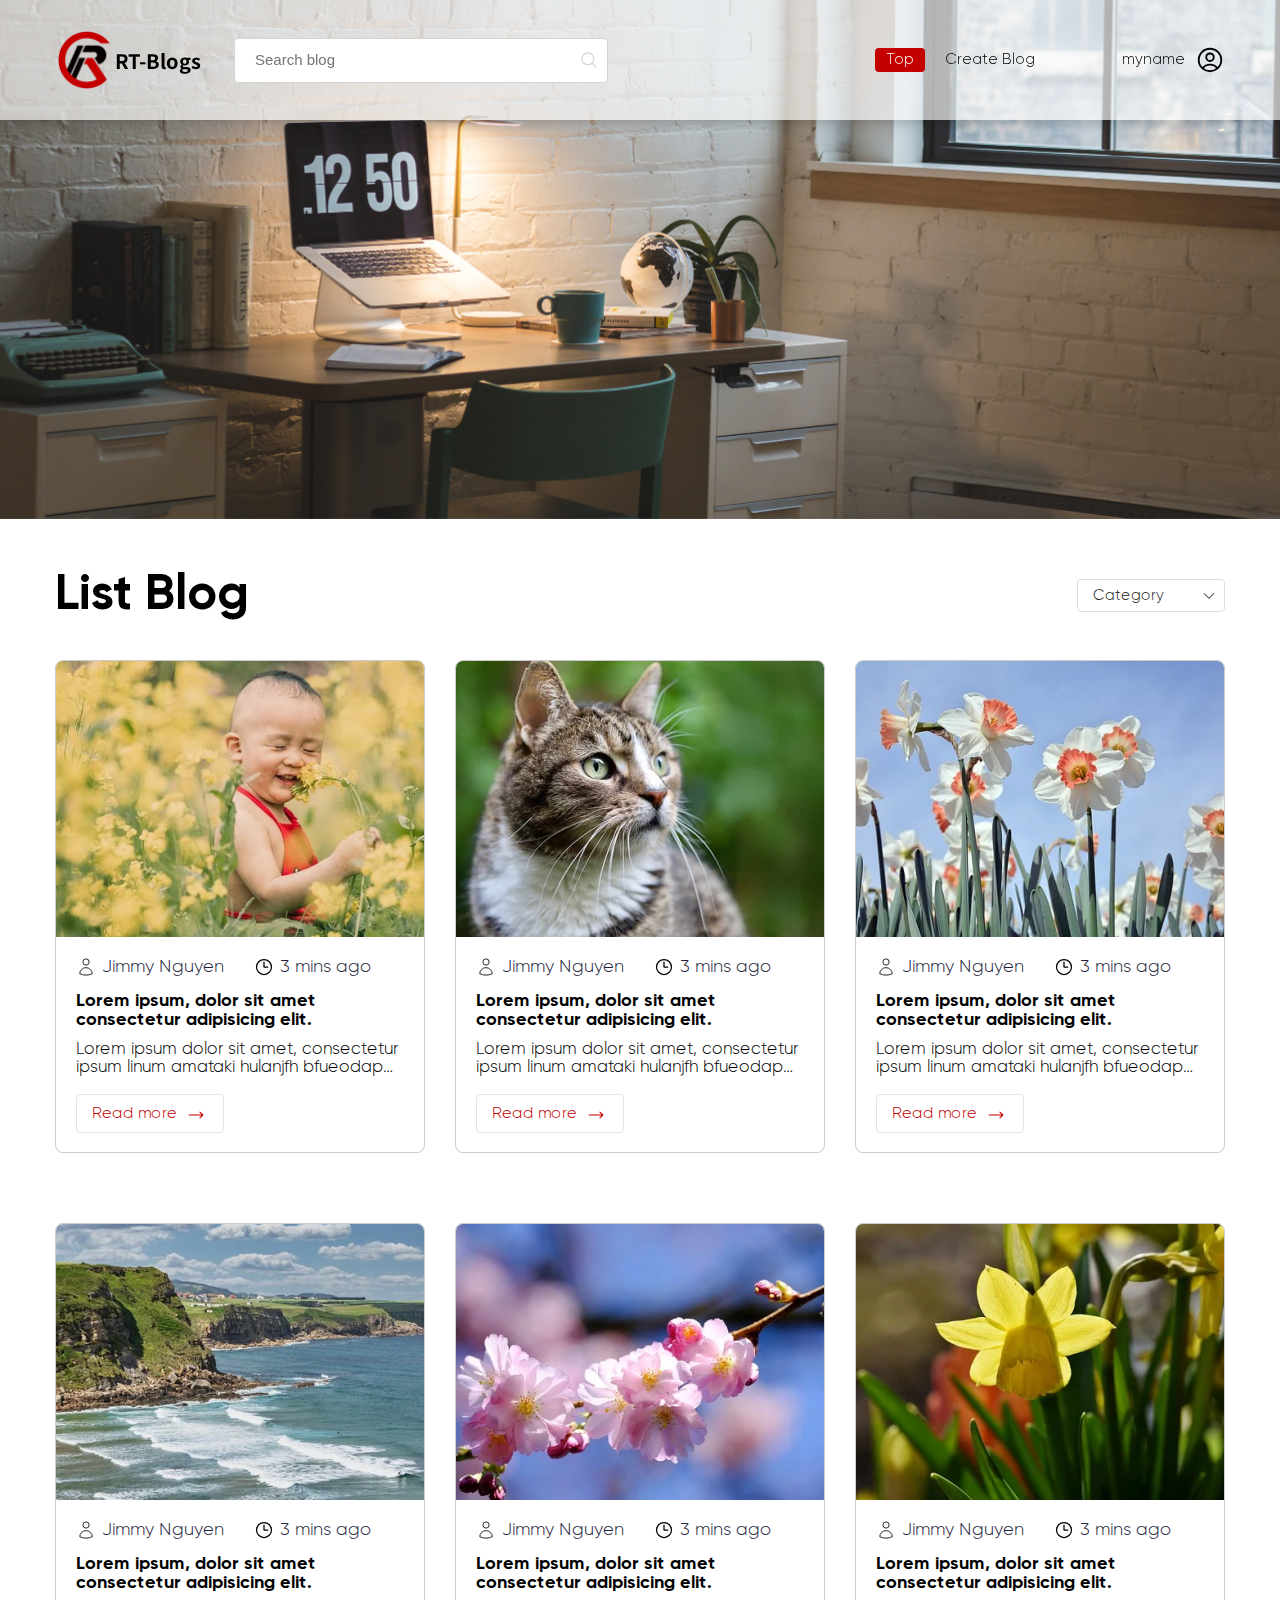
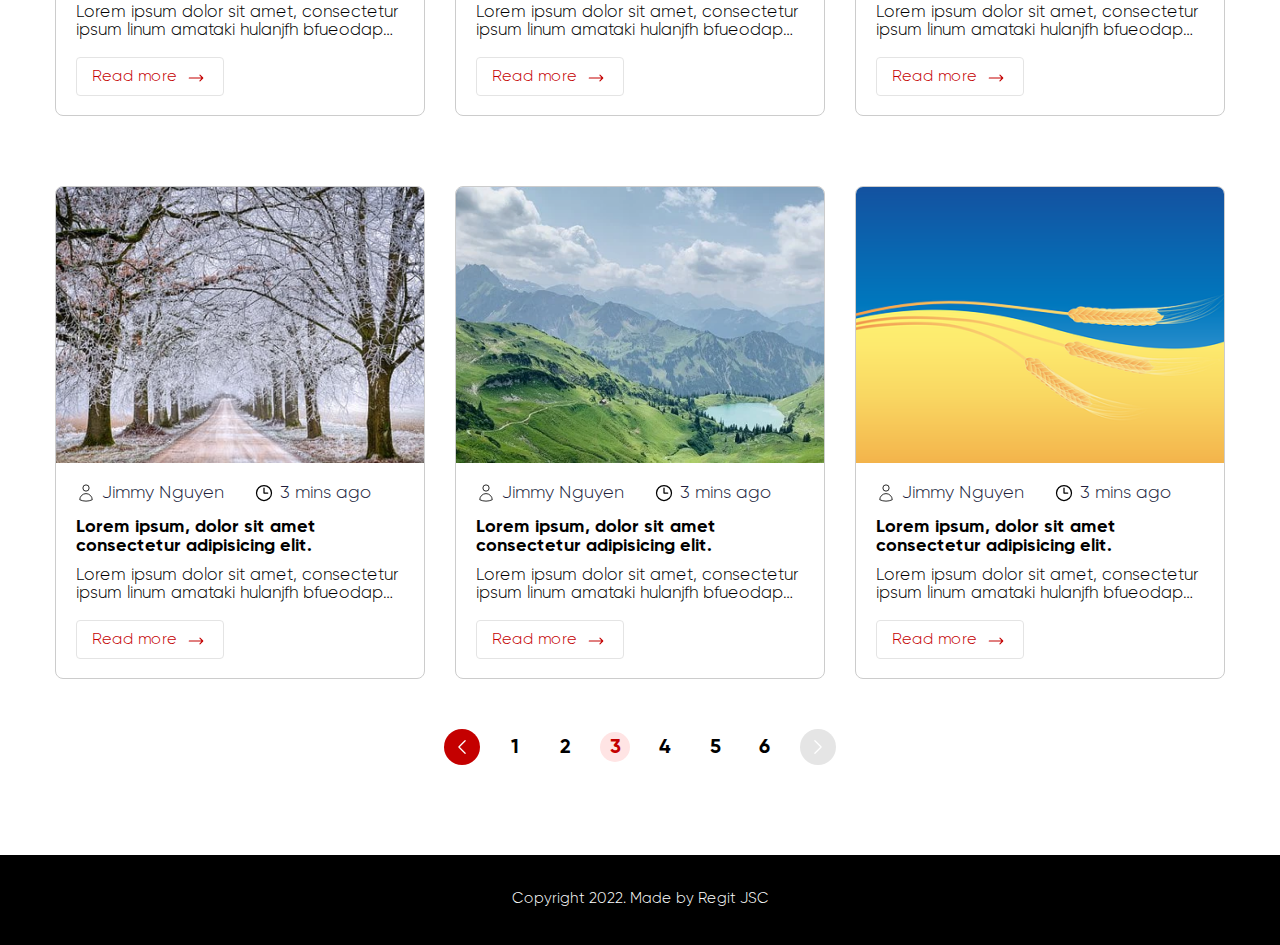
==== index.html @ ebc3df3f "feature/20232002_create-code" ====
<!DOCTYPE html>
<html lang="en">
  <head>
    <meta charset="UTF-8" />
    <meta http-equiv="X-UA-Compatible" content="IE=edge" />
    <meta name="viewport" content="width=device-width, initial-scale=1.0" />
    <title>RT Blogs</title>
    <link rel="preconnect" href="https://fonts.googleapis.com" />
    <link rel="preconnect" href="https://fonts.gstatic.com" crossorigin />
    <link
      href="https://fonts.googleapis.com/css2?family=Noto+Sans+JP:wght@500;700&family=Roboto:wght@300;400&display=swap"
      rel="stylesheet"
    />
    <link rel="stylesheet" href="./css/style.css" />
    <script src="./js/app.js"></script>
  </head>
  <body>
    <div id="wrapper" class="wrapper">
      <header class="header">
        <div class="header-container">
          <div class="container">
            <div class="header-nav">
              <div class="header-nav-logo">
                <div class="header-group-logo">
                  <img
                    src="./images/logo.png"
                    alt="header-logo"
                    class="header-logo"
                  />
                  <p class="header-logo-name">RT-Blogs</p>
                </div>
                <div class="header-nav-search">
                  <input
                    type="text"
                    class="header-search"
                    placeholder="Search blog"
                  />
                  <div class="header-search-icon">
                    <svg
                      xmlns="http://www.w3.org/2000/svg"
                      fill="none"
                      viewBox="0 0 24 24"
                      stroke-width="1.5"
                      stroke="currentColor"
                      class="w-6 h-6"
                    >
                      <path
                        stroke-linecap="round"
                        stroke-linejoin="round"
                        d="M21 21l-5.197-5.197m0 0A7.5 7.5 0 105.196 5.196a7.5 7.5 0 0010.607 10.607z"
                      />
                    </svg>
                  </div>
                </div>
              </div>
              <div class="header-nav-button">
                <div class="header-nav-top">
                  <a href="#" class="header-nav-link">Top</a>
                  <p class="header-create-blog">Create Blog</p>
                </div>
                <div class="header-signin">
                  <p class="header-signin-name">myname</p>
                  <div class="header-signin-icon">
                    <svg
                      xmlns="http://www.w3.org/2000/svg"
                      fill="none"
                      viewBox="0 0 24 24"
                      stroke-width="1.5"
                      stroke="currentColor"
                      class="w-6 h-6"
                    >
                      <path
                        stroke-linecap="round"
                        stroke-linejoin="round"
                        d="M17.982 18.725A7.488 7.488 0 0012 15.75a7.488 7.488 0 00-5.982 2.975m11.963 0a9 9 0 10-11.963 0m11.963 0A8.966 8.966 0 0112 21a8.966 8.966 0 01-5.982-2.275M15 9.75a3 3 0 11-6 0 3 3 0 016 0z"
                      />
                    </svg>
                  </div>
                </div>
              </div>
            </div>
          </div>
        </div>
        <div class="header-menu">
          <div class="header-menu-nav">
            <div class="header-menu-icon">
              <svg xmlns="http://www.w3.org/2000/svg" fill="none" viewBox="0 0 24 24" stroke-width="1.5" stroke="currentColor" class="w-6 h-6">
                <path stroke-linecap="round" stroke-linejoin="round" d="M3.75 6.75h16.5M3.75 12h16.5m-16.5 5.25h16.5" />
              </svg>
            </div>
            <div class="header-menu-logoicon">
              <div class="header-menu-logo">
                <img
                  src="./images/logo.png"
                  alt="header-logo"
                  class="header-menu-imageicon"
                />
              </div>
              <p class="header-logo-namemenu">RT-Blogs</p>
          </div>   
          <div class="header-menu-search">
            <svg xmlns="http://www.w3.org/2000/svg" fill="none" viewBox="0 0 24 24" stroke-width="1.5" stroke="currentColor" class="w-6 h-6">
              <path stroke-linecap="round" stroke-linejoin="round" d="M21 21l-5.197-5.197m0 0A7.5 7.5 0 105.196 5.196a7.5 7.5 0 0010.607 10.607z" />
            </svg>
            
          </div>
          </div>
      </header>
      <section class="section">
        <div class="container">
          <div class="blogpost-content">
            <h1 class="blogpost-title">List Blog</h1>
            <div class="blogpost-category">
              <span class="blogpost-category-name">Category</span>
              <div class="blogpost-category-icon">
                <svg
                  xmlns="http://www.w3.org/2000/svg"
                  fill="none"
                  viewBox="0 0 24 24"
                  stroke-width="1.5"
                  stroke="currentColor"
                  class="w-6 h-6"
                >
                  <path
                    stroke-linecap="round"
                    stroke-linejoin="round"
                    d="M19.5 8.25l-7.5 7.5-7.5-7.5"
                  />
                </svg>
              </div>
            </div>
          </div>
          <div class="blogpost-card-list">
            <div class="blogpost-card">
              <img
                src="./images/Rectangle 86.png"
                alt=""
                class="blogpost-card-img"
              />
              <div class="blogpost-card-content">
                <div class="blogpost-card-infomation">
                  <div class="blogpost-card-group">
                    <div class="blogpost-card-icon">
                      <svg
                        xmlns="http://www.w3.org/2000/svg"
                        fill="none"
                        viewBox="0 0 24 24"
                        strokeWidth="{1.5}"
                        stroke="currentColor"
                        className="w-6 h-6"
                      >
                        <path
                          strokeLinecap="round"
                          strokeLinejoin="round"
                          d="M15.75 6a3.75 3.75 0 11-7.5 0 3.75 3.75 0 017.5 0zM4.501 20.118a7.5 7.5 0 0114.998 0A17.933 17.933 0 0112 21.75c-2.676 0-5.216-.584-7.499-1.632z"
                        />
                      </svg>
                    </div>
                    <p class="blogpost-card-author">Jimmy Nguyen</p>
                  </div>
                  <div class="blogpost-card-group">
                    <div class="blogpost-card-icon">
                      <svg
                        xmlns="http://www.w3.org/2000/svg"
                        fill="none"
                        viewBox="0 0 24 24"
                        stroke-width="1.5"
                        stroke="currentColor"
                        class="w-6 h-6"
                      >
                        <path
                          stroke-linecap="round"
                          stroke-linejoin="round"
                          d="M12 6v6h4.5m4.5 0a9 9 0 11-18 0 9 9 0 0118 0z"
                        />
                      </svg>
                    </div>
                    <p class="blogpost-card-author">3 mins ago</p>
                  </div>
                </div>
                <h4 class="blogpost-card-title">
                  Lorem ipsum, dolor sit amet consectetur adipisicing elit.
                </h4>
                <p class="blogpost-card-paragraph">
                  Lorem ipsum dolor sit amet, consectetur ipsum linum amataki
                  hulanjfh bfueodap fiefhief...
                </p>
                <div class="blogpost-card-btn">
                  <a href="#" class="blogpost-card-link">Read more</a>
                  <div class="blogpost-card-right">
                    <svg
                      xmlns="http://www.w3.org/2000/svg"
                      fill="none"
                      viewBox="0 0 24 24"
                      stroke-width="1.5"
                      stroke="currentColor"
                      class="w-6 h-6 card-icon"
                    >
                      <path
                        stroke-linecap="round"
                        stroke-linejoin="round"
                        d="M17.25 8.25L21 12m0 0l-3.75 3.75M21 12H3"
                      />
                    </svg>
                  </div>
                </div>
              </div>
            </div>
            <div class="blogpost-card">
              <img src="./images/cat.png" alt="" class="blogpost-card-img" />
              <div class="blogpost-card-content">
                <div class="blogpost-card-infomation">
                  <div class="blogpost-card-group">
                    <div class="blogpost-card-icon">
                      <svg
                        xmlns="http://www.w3.org/2000/svg"
                        fill="none"
                        viewBox="0 0 24 24"
                        strokeWidth="{1.5}"
                        stroke="currentColor"
                        className="w-6 h-6"
                      >
                        <path
                          strokeLinecap="round"
                          strokeLinejoin="round"
                          d="M15.75 6a3.75 3.75 0 11-7.5 0 3.75 3.75 0 017.5 0zM4.501 20.118a7.5 7.5 0 0114.998 0A17.933 17.933 0 0112 21.75c-2.676 0-5.216-.584-7.499-1.632z"
                        />
                      </svg>
                    </div>
                    <p class="blogpost-card-author">Jimmy Nguyen</p>
                  </div>
                  <div class="blogpost-card-group">
                    <div class="blogpost-card-icon">
                      <svg
                        xmlns="http://www.w3.org/2000/svg"
                        fill="none"
                        viewBox="0 0 24 24"
                        stroke-width="1.5"
                        stroke="currentColor"
                        class="w-6 h-6"
                      >
                        <path
                          stroke-linecap="round"
                          stroke-linejoin="round"
                          d="M12 6v6h4.5m4.5 0a9 9 0 11-18 0 9 9 0 0118 0z"
                        />
                      </svg>
                    </div>
                    <p class="blogpost-card-author">3 mins ago</p>
                  </div>
                </div>
                <h4 class="blogpost-card-title">
                  Lorem ipsum, dolor sit amet consectetur adipisicing elit.
                </h4>
                <p class="blogpost-card-paragraph">
                  Lorem ipsum dolor sit amet, consectetur ipsum linum amataki
                  hulanjfh bfueodap fiefhief...
                </p>
                <div class="blogpost-card-btn">
                  <a href="#" class="blogpost-card-link">Read more</a>
                  <div class="blogpost-card-right">
                    <svg
                      xmlns="http://www.w3.org/2000/svg"
                      fill="none"
                      viewBox="0 0 24 24"
                      stroke-width="1.5"
                      stroke="currentColor"
                      class="w-6 h-6 card-icon"
                    >
                      <path
                        stroke-linecap="round"
                        stroke-linejoin="round"
                        d="M17.25 8.25L21 12m0 0l-3.75 3.75M21 12H3"
                      />
                    </svg>
                  </div>
                </div>
              </div>
            </div>
            <div class="blogpost-card">
              <img
                src="./images/Rectangle 87.png"
                alt=""
                class="blogpost-card-img"
              />
              <div class="blogpost-card-content">
                <div class="blogpost-card-infomation">
                  <div class="blogpost-card-group">
                    <div class="blogpost-card-icon">
                      <svg
                        xmlns="http://www.w3.org/2000/svg"
                        fill="none"
                        viewBox="0 0 24 24"
                        strokeWidth="{1.5}"
                        stroke="currentColor"
                        className="w-6 h-6"
                      >
                        <path
                          strokeLinecap="round"
                          strokeLinejoin="round"
                          d="M15.75 6a3.75 3.75 0 11-7.5 0 3.75 3.75 0 017.5 0zM4.501 20.118a7.5 7.5 0 0114.998 0A17.933 17.933 0 0112 21.75c-2.676 0-5.216-.584-7.499-1.632z"
                        />
                      </svg>
                    </div>
                    <p class="blogpost-card-author">Jimmy Nguyen</p>
                  </div>
                  <div class="blogpost-card-group">
                    <div class="blogpost-card-icon">
                      <svg
                        xmlns="http://www.w3.org/2000/svg"
                        fill="none"
                        viewBox="0 0 24 24"
                        stroke-width="1.5"
                        stroke="currentColor"
                        class="w-6 h-6"
                      >
                        <path
                          stroke-linecap="round"
                          stroke-linejoin="round"
                          d="M12 6v6h4.5m4.5 0a9 9 0 11-18 0 9 9 0 0118 0z"
                        />
                      </svg>
                    </div>
                    <p class="blogpost-card-author">3 mins ago</p>
                  </div>
                </div>
                <h4 class="blogpost-card-title">
                  Lorem ipsum, dolor sit amet consectetur adipisicing elit.
                </h4>
                <p class="blogpost-card-paragraph">
                  Lorem ipsum dolor sit amet, consectetur ipsum linum amataki
                  hulanjfh bfueodap fiefhief...
                </p>
                <div class="blogpost-card-btn">
                  <a href="#" class="blogpost-card-link">Read more</a>
                  <div class="blogpost-card-right">
                    <svg
                      xmlns="http://www.w3.org/2000/svg"
                      fill="none"
                      viewBox="0 0 24 24"
                      stroke-width="1.5"
                      stroke="currentColor"
                      class="w-6 h-6 card-icon"
                    >
                      <path
                        stroke-linecap="round"
                        stroke-linejoin="round"
                        d="M17.25 8.25L21 12m0 0l-3.75 3.75M21 12H3"
                      />
                    </svg>
                  </div>
                </div>
              </div>
            </div>
            <div class="blogpost-card">
              <img
                src="./images/Rectangle 88.png"
                alt=""
                class="blogpost-card-img"
              />
              <div class="blogpost-card-content">
                <div class="blogpost-card-infomation">
                  <div class="blogpost-card-group">
                    <div class="blogpost-card-icon">
                      <svg
                        xmlns="http://www.w3.org/2000/svg"
                        fill="none"
                        viewBox="0 0 24 24"
                        strokeWidth="{1.5}"
                        stroke="currentColor"
                        className="w-6 h-6"
                      >
                        <path
                          strokeLinecap="round"
                          strokeLinejoin="round"
                          d="M15.75 6a3.75 3.75 0 11-7.5 0 3.75 3.75 0 017.5 0zM4.501 20.118a7.5 7.5 0 0114.998 0A17.933 17.933 0 0112 21.75c-2.676 0-5.216-.584-7.499-1.632z"
                        />
                      </svg>
                    </div>
                    <p class="blogpost-card-author">Jimmy Nguyen</p>
                  </div>
                  <div class="blogpost-card-group">
                    <div class="blogpost-card-icon">
                      <svg
                        xmlns="http://www.w3.org/2000/svg"
                        fill="none"
                        viewBox="0 0 24 24"
                        stroke-width="1.5"
                        stroke="currentColor"
                        class="w-6 h-6"
                      >
                        <path
                          stroke-linecap="round"
                          stroke-linejoin="round"
                          d="M12 6v6h4.5m4.5 0a9 9 0 11-18 0 9 9 0 0118 0z"
                        />
                      </svg>
                    </div>
                    <p class="blogpost-card-author">3 mins ago</p>
                  </div>
                </div>
                <h4 class="blogpost-card-title">
                  Lorem ipsum, dolor sit amet consectetur adipisicing elit.
                </h4>
                <p class="blogpost-card-paragraph">
                  Lorem ipsum dolor sit amet, consectetur ipsum linum amataki
                  hulanjfh bfueodap fiefhief...
                </p>
                <div class="blogpost-card-btn">
                  <a href="#" class="blogpost-card-link">Read more</a>
                  <div class="blogpost-card-right">
                    <svg
                      xmlns="http://www.w3.org/2000/svg"
                      fill="none"
                      viewBox="0 0 24 24"
                      stroke-width="1.5"
                      stroke="currentColor"
                      class="w-6 h-6 card-icon"
                    >
                      <path
                        stroke-linecap="round"
                        stroke-linejoin="round"
                        d="M17.25 8.25L21 12m0 0l-3.75 3.75M21 12H3"
                      />
                    </svg>
                  </div>
                </div>
              </div>
            </div>
            <div class="blogpost-card">
              <img
                src="./images/Rectangle 89.png"
                alt=""
                class="blogpost-card-img"
              />
              <div class="blogpost-card-content">
                <div class="blogpost-card-infomation">
                  <div class="blogpost-card-group">
                    <div class="blogpost-card-icon">
                      <svg
                        xmlns="http://www.w3.org/2000/svg"
                        fill="none"
                        viewBox="0 0 24 24"
                        strokeWidth="{1.5}"
                        stroke="currentColor"
                        className="w-6 h-6"
                      >
                        <path
                          strokeLinecap="round"
                          strokeLinejoin="round"
                          d="M15.75 6a3.75 3.75 0 11-7.5 0 3.75 3.75 0 017.5 0zM4.501 20.118a7.5 7.5 0 0114.998 0A17.933 17.933 0 0112 21.75c-2.676 0-5.216-.584-7.499-1.632z"
                        />
                      </svg>
                    </div>
                    <p class="blogpost-card-author">Jimmy Nguyen</p>
                  </div>
                  <div class="blogpost-card-group">
                    <div class="blogpost-card-icon">
                      <svg
                        xmlns="http://www.w3.org/2000/svg"
                        fill="none"
                        viewBox="0 0 24 24"
                        stroke-width="1.5"
                        stroke="currentColor"
                        class="w-6 h-6"
                      >
                        <path
                          stroke-linecap="round"
                          stroke-linejoin="round"
                          d="M12 6v6h4.5m4.5 0a9 9 0 11-18 0 9 9 0 0118 0z"
                        />
                      </svg>
                    </div>
                    <p class="blogpost-card-author">3 mins ago</p>
                  </div>
                </div>
                <h4 class="blogpost-card-title">
                  Lorem ipsum, dolor sit amet consectetur adipisicing elit.
                </h4>
                <p class="blogpost-card-paragraph">
                  Lorem ipsum dolor sit amet, consectetur ipsum linum amataki
                  hulanjfh bfueodap fiefhief...
                </p>
                <div class="blogpost-card-btn">
                  <a href="#" class="blogpost-card-link">Read more</a>
                  <div class="blogpost-card-right">
                    <svg
                      xmlns="http://www.w3.org/2000/svg"
                      fill="none"
                      viewBox="0 0 24 24"
                      stroke-width="1.5"
                      stroke="currentColor"
                      class="w-6 h-6 card-icon"
                    >
                      <path
                        stroke-linecap="round"
                        stroke-linejoin="round"
                        d="M17.25 8.25L21 12m0 0l-3.75 3.75M21 12H3"
                      />
                    </svg>
                  </div>
                </div>
              </div>
            </div>

            <div class="blogpost-card">
              <img
                src="./images/Rectangle 90.png"
                alt=""
                class="blogpost-card-img"
              />
              <div class="blogpost-card-content">
                <div class="blogpost-card-infomation">
                  <div class="blogpost-card-group">
                    <div class="blogpost-card-icon">
                      <svg
                        xmlns="http://www.w3.org/2000/svg"
                        fill="none"
                        viewBox="0 0 24 24"
                        strokeWidth="{1.5}"
                        stroke="currentColor"
                        className="w-6 h-6"
                      >
                        <path
                          strokeLinecap="round"
                          strokeLinejoin="round"
                          d="M15.75 6a3.75 3.75 0 11-7.5 0 3.75 3.75 0 017.5 0zM4.501 20.118a7.5 7.5 0 0114.998 0A17.933 17.933 0 0112 21.75c-2.676 0-5.216-.584-7.499-1.632z"
                        />
                      </svg>
                    </div>
                    <p class="blogpost-card-author">Jimmy Nguyen</p>
                  </div>
                  <div class="blogpost-card-group">
                    <div class="blogpost-card-icon">
                      <svg
                        xmlns="http://www.w3.org/2000/svg"
                        fill="none"
                        viewBox="0 0 24 24"
                        stroke-width="1.5"
                        stroke="currentColor"
                        class="w-6 h-6"
                      >
                        <path
                          stroke-linecap="round"
                          stroke-linejoin="round"
                          d="M12 6v6h4.5m4.5 0a9 9 0 11-18 0 9 9 0 0118 0z"
                        />
                      </svg>
                    </div>
                    <p class="blogpost-card-author">3 mins ago</p>
                  </div>
                </div>
                <h4 class="blogpost-card-title">
                  Lorem ipsum, dolor sit amet consectetur adipisicing elit.
                </h4>
                <p class="blogpost-card-paragraph">
                  Lorem ipsum dolor sit amet, consectetur ipsum linum amataki
                  hulanjfh bfueodap fiefhief...
                </p>
                <div class="blogpost-card-btn">
                  <a href="#" class="blogpost-card-link">Read more</a>
                  <div class="blogpost-card-right">
                    <svg
                      xmlns="http://www.w3.org/2000/svg"
                      fill="none"
                      viewBox="0 0 24 24"
                      stroke-width="1.5"
                      stroke="currentColor"
                      class="w-6 h-6 card-icon"
                    >
                      <path
                        stroke-linecap="round"
                        stroke-linejoin="round"
                        d="M17.25 8.25L21 12m0 0l-3.75 3.75M21 12H3"
                      />
                    </svg>
                  </div>
                </div>
              </div>
            </div>
            <div class="blogpost-card">
              <img
                src="./images/Rectangle 94.png"
                alt=""
                class="blogpost-card-img"
              />
              <div class="blogpost-card-content">
                <div class="blogpost-card-infomation">
                  <div class="blogpost-card-group">
                    <div class="blogpost-card-icon">
                      <svg
                        xmlns="http://www.w3.org/2000/svg"
                        fill="none"
                        viewBox="0 0 24 24"
                        strokeWidth="{1.5}"
                        stroke="currentColor"
                        className="w-6 h-6"
                      >
                        <path
                          strokeLinecap="round"
                          strokeLinejoin="round"
                          d="M15.75 6a3.75 3.75 0 11-7.5 0 3.75 3.75 0 017.5 0zM4.501 20.118a7.5 7.5 0 0114.998 0A17.933 17.933 0 0112 21.75c-2.676 0-5.216-.584-7.499-1.632z"
                        />
                      </svg>
                    </div>
                    <p class="blogpost-card-author">Jimmy Nguyen</p>
                  </div>
                  <div class="blogpost-card-group">
                    <div class="blogpost-card-icon">
                      <svg
                        xmlns="http://www.w3.org/2000/svg"
                        fill="none"
                        viewBox="0 0 24 24"
                        stroke-width="1.5"
                        stroke="currentColor"
                        class="w-6 h-6"
                      >
                        <path
                          stroke-linecap="round"
                          stroke-linejoin="round"
                          d="M12 6v6h4.5m4.5 0a9 9 0 11-18 0 9 9 0 0118 0z"
                        />
                      </svg>
                    </div>
                    <p class="blogpost-card-author">3 mins ago</p>
                  </div>
                </div>
                <h4 class="blogpost-card-title">
                  Lorem ipsum, dolor sit amet consectetur adipisicing elit.
                </h4>
                <p class="blogpost-card-paragraph">
                  Lorem ipsum dolor sit amet, consectetur ipsum linum amataki
                  hulanjfh bfueodap fiefhief...
                </p>
                <div class="blogpost-card-btn">
                  <a href="#" class="blogpost-card-link">Read more</a>
                  <div class="blogpost-card-right">
                    <svg
                      xmlns="http://www.w3.org/2000/svg"
                      fill="none"
                      viewBox="0 0 24 24"
                      stroke-width="1.5"
                      stroke="currentColor"
                      class="w-6 h-6 card-icon"
                    >
                      <path
                        stroke-linecap="round"
                        stroke-linejoin="round"
                        d="M17.25 8.25L21 12m0 0l-3.75 3.75M21 12H3"
                      />
                    </svg>
                  </div>
                </div>
              </div>
            </div>
            <div class="blogpost-card">
              <img
                src="./images/Rectangle 95.png"
                alt=""
                class="blogpost-card-img"
              />
              <div class="blogpost-card-content">
                <div class="blogpost-card-infomation">
                  <div class="blogpost-card-group">
                    <div class="blogpost-card-icon">
                      <svg
                        xmlns="http://www.w3.org/2000/svg"
                        fill="none"
                        viewBox="0 0 24 24"
                        strokeWidth="{1.5}"
                        stroke="currentColor"
                        className="w-6 h-6"
                      >
                        <path
                          strokeLinecap="round"
                          strokeLinejoin="round"
                          d="M15.75 6a3.75 3.75 0 11-7.5 0 3.75 3.75 0 017.5 0zM4.501 20.118a7.5 7.5 0 0114.998 0A17.933 17.933 0 0112 21.75c-2.676 0-5.216-.584-7.499-1.632z"
                        />
                      </svg>
                    </div>
                    <p class="blogpost-card-author">Jimmy Nguyen</p>
                  </div>
                  <div class="blogpost-card-group">
                    <div class="blogpost-card-icon">
                      <svg
                        xmlns="http://www.w3.org/2000/svg"
                        fill="none"
                        viewBox="0 0 24 24"
                        stroke-width="1.5"
                        stroke="currentColor"
                        class="w-6 h-6"
                      >
                        <path
                          stroke-linecap="round"
                          stroke-linejoin="round"
                          d="M12 6v6h4.5m4.5 0a9 9 0 11-18 0 9 9 0 0118 0z"
                        />
                      </svg>
                    </div>
                    <p class="blogpost-card-author">3 mins ago</p>
                  </div>
                </div>
                <h4 class="blogpost-card-title">
                  Lorem ipsum, dolor sit amet consectetur adipisicing elit.
                </h4>
                <p class="blogpost-card-paragraph">
                  Lorem ipsum dolor sit amet, consectetur ipsum linum amataki
                  hulanjfh bfueodap fiefhief...
                </p>
                <div class="blogpost-card-btn">
                  <a href="#" class="blogpost-card-link">Read more</a>
                  <div class="blogpost-card-right">
                    <svg
                      xmlns="http://www.w3.org/2000/svg"
                      fill="none"
                      viewBox="0 0 24 24"
                      stroke-width="1.5"
                      stroke="currentColor"
                      class="w-6 h-6 card-icon"
                    >
                      <path
                        stroke-linecap="round"
                        stroke-linejoin="round"
                        d="M17.25 8.25L21 12m0 0l-3.75 3.75M21 12H3"
                      />
                    </svg>
                  </div>
                </div>
              </div>
            </div>
            <div class="blogpost-card">
              <img
                src="./images/Rectangle 96.png"
                alt=""
                class="blogpost-card-img"
              />
              <div class="blogpost-card-content">
                <div class="blogpost-card-infomation">
                  <div class="blogpost-card-group">
                    <div class="blogpost-card-icon">
                      <svg
                        xmlns="http://www.w3.org/2000/svg"
                        fill="none"
                        viewBox="0 0 24 24"
                        strokeWidth="{1.5}"
                        stroke="currentColor"
                        className="w-6 h-6"
                      >
                        <path
                          strokeLinecap="round"
                          strokeLinejoin="round"
                          d="M15.75 6a3.75 3.75 0 11-7.5 0 3.75 3.75 0 017.5 0zM4.501 20.118a7.5 7.5 0 0114.998 0A17.933 17.933 0 0112 21.75c-2.676 0-5.216-.584-7.499-1.632z"
                        />
                      </svg>
                    </div>
                    <p class="blogpost-card-author">Jimmy Nguyen</p>
                  </div>
                  <div class="blogpost-card-group">
                    <div class="blogpost-card-icon">
                      <svg
                        xmlns="http://www.w3.org/2000/svg"
                        fill="none"
                        viewBox="0 0 24 24"
                        stroke-width="1.5"
                        stroke="currentColor"
                        class="w-6 h-6"
                      >
                        <path
                          stroke-linecap="round"
                          stroke-linejoin="round"
                          d="M12 6v6h4.5m4.5 0a9 9 0 11-18 0 9 9 0 0118 0z"
                        />
                      </svg>
                    </div>
                    <p class="blogpost-card-author">3 mins ago</p>
                  </div>
                </div>
                <h4 class="blogpost-card-title">
                  Lorem ipsum, dolor sit amet consectetur adipisicing elit.
                </h4>
                <p class="blogpost-card-paragraph">
                  Lorem ipsum dolor sit amet, consectetur ipsum linum amataki
                  hulanjfh bfueodap fiefhief...
                </p>
                <div class="blogpost-card-btn">
                  <a href="#" class="blogpost-card-link">Read more</a>
                  <div class="blogpost-card-right">
                    <svg
                      xmlns="http://www.w3.org/2000/svg"
                      fill="none"
                      viewBox="0 0 24 24"
                      stroke-width="1.5"
                      stroke="currentColor"
                      class="w-6 h-6 card-icon"
                    >
                      <path
                        stroke-linecap="round"
                        stroke-linejoin="round"
                        d="M17.25 8.25L21 12m0 0l-3.75 3.75M21 12H3"
                      />
                    </svg>
                  </div>
                </div>
              </div>
            </div>
          </div>
          <div class="session-pagination">
            <ul class="session-pagination-list">
              <li class="session-pagination-item">
                <div class="session-pagination-icon">
                  <svg
                    xmlns="http://www.w3.org/2000/svg"
                    fill="none"
                    viewBox="0 0 24 24"
                    stroke-width="1.5"
                    stroke="currentColor"
                    class="w-6 h-6"
                  >
                    <path
                      stroke-linecap="round"
                      stroke-linejoin="round"
                      d="M15.75 19.5L8.25 12l7.5-7.5"
                    />
                  </svg>
                </div>
              </li>
              <li class="session-pagination-item">
                <div class="session-pagination-icon session-link">1</div>
              </li>
              <li class="session-pagination-item">
                <div class="session-pagination-icon session-link">2</div>
              </li>
              <li class="session-pagination-item">
                <div
                  class="session-pagination-icon session-link session-active"
                >
                  3
                </div>
              </li>
              <li class="session-pagination-item">
                <div class="session-pagination-icon session-link">4</div>
              </li>
              <li class="session-pagination-item">
                <div class="session-pagination-icon session-link">5</div>
              </li>
              <li class="session-pagination-item">
                <div class="session-pagination-icon session-link">6</div>
              </li>
              <li class="session-pagination-item">
                <div class="session-pagination-icon">
                  <svg
                    xmlns="http://www.w3.org/2000/svg"
                    fill="none"
                    viewBox="0 0 24 24"
                    stroke-width="1.5"
                    stroke="currentColor"
                    class="w-6 h-6"
                  >
                    <path
                      stroke-linecap="round"
                      stroke-linejoin="round"
                      d="M8.25 4.5l7.5 7.5-7.5 7.5"
                    />
                  </svg>
                </div>
              </li>
            </ul>
          </div>
        </div>
      </section>
      <footer class="footer">
        <div class="footer-content">
          <p class="footer-paragraph">Copyright 2022. Made by Regit JSC</p>
        </div>
      </footer>
    </div>
  </body>
</html>
---- css/style.css ----
@font-face {
  font-family: "SVN-Gilroy";
  src: url("../fonts/SVN-GilroyBold.eot");
  src: url("../fonts/SVN-GilroyBold.eot?#iefix") format("embedded-opentype"), url("../fonts/SVN-GilroyBold.woff2") format("woff2"), url("../fonts/SVN-GilroyBold.woff") format("woff"), url("../fonts/SVN-GilroyBold.ttf") format("truetype"), url("../fonts/SVN-GilroyBold.svg#SVN-GilroyBold") format("svg");
  font-weight: bold;
  font-style: normal;
  font-display: swap;
}
@font-face {
  font-family: "SVN-Gilroy";
  src: url("../fonts/SVN-GilroyLight.eot");
  src: url("../fonts/SVN-GilroyLight.eot?#iefix") format("embedded-opentype"), url("../fonts/SVN-GilroyLight.woff2") format("woff2"), url("../fonts/SVN-GilroyLight.woff") format("woff"), url("../fonts/SVN-GilroyLight.ttf") format("truetype"), url("../fonts/SVN-GilroyLight.svg#SVN-GilroyLight") format("svg");
  font-weight: 300;
  font-style: normal;
  font-display: swap;
}
* {
  margin: 0;
  padding: 0;
  box-sizing: border-box;
}

body {
  font-family: "SVN-Gilroy", sans-serif;
  font-weight: 300;
}

img {
  display: block;
  max-width: 100%;
}

a {
  text-decoration: none;
}

ul {
  list-style-type: none;
}

input,
button {
  outline: none;
}

.wrapper {
  max-width: 1920px;
  margin: 0 auto;
}

.container {
  max-width: 1200px;
  padding: 0 15px;
  margin: 0 auto;
}

.header {
  height: 519px;
  max-width: 100%;
  background-image: url("../images/header-image.png");
  background-repeat: no-repeat;
  background-size: cover;
  background-position: center;
}
.header-container {
  background: rgba(255, 255, 255, 0.65);
  box-shadow: 0px 1px 14px rgba(0, 0, 0, 0.25);
  position: fixed;
  top: -100%;
  left: 0;
  right: 0;
  transition: top 0.5s linear;
  z-index: 10;
}
.header-nav {
  padding: 30px 0;
  display: flex;
  justify-content: space-between;
  align-items: center;
}
.header-nav-logo {
  display: flex;
  align-items: center;
  justify-content: space-between;
  gap: 33px;
}
.header-group-logo {
  display: flex;
  align-items: center;
}
.header-logo-name {
  font-family: "Noto Sans JP", sans-serif;
  font-weight: 700;
  font-size: 20px;
}
.header-nav-search {
  width: 374px;
  height: 45px;
  position: relative;
}
.header-search {
  border: 1px solid #d4d4d4;
  width: 100%;
  height: 100%;
  border-radius: 4px;
  padding: 11px 50px 13px 20px;
  font-size: 15px;
  font-weight: 500;
  line-height: 22px;
}
.header-search-icon {
  position: absolute;
  right: 0;
  top: 50%;
  bottom: 50%;
  transform: translate(-50%, -50%);
  color: #d4d4d4;
  cursor: pointer;
}
.header-nav-button {
  display: flex;
  align-items: center;
  justify-content: space-between;
  width: 350px;
}
.header-nav-top {
  display: flex;
  align-items: center;
  gap: 20px;
}
.header-nav-link {
  color: #ffffff;
  font-weight: 500;
  font-size: 15px;
  padding: 4px 11px;
  background-color: #c40000;
  border-radius: 4px;
}
.header-create-blog, .header-signin-name {
  font-weight: 500;
  font-size: 15px;
}
.header-signin {
  display: flex;
  align-items: center;
  gap: 10px;
}
.header-logo {
  width: 60px;
  height: 60px;
}
.header-search-icon {
  width: 19px;
  height: 19px;
}
.header-signin-icon {
  width: 30px;
  height: 30px;
}
.header-menu {
  display: none;
  background-color: #ffffff;
  position: fixed;
  top: 0;
  left: 0;
  width: 100%;
  box-shadow: 0px 1px 14px rgba(0, 0, 0, 0.25);
  z-index: 10;
}
.header-menu-nav {
  display: flex;
  align-items: center;
  justify-content: space-between;
  padding: 9px 15px;
}
.header-menu-icon {
  width: 26px;
  height: 25px;
  color: #292d32;
}
.header-menu-search {
  width: 19px;
  height: 19px;
  color: #a7a7a7;
}
.header-menu-logoicon {
  display: flex;
  align-items: center;
}
.header-menu-imageicon {
  width: 47px;
  height: 45px;
}
.header-logo-namemenu {
  font-weight: 700;
  font-size: 20px;
  color: #000000;
}

.sticky {
  top: 0;
  background-color: #ffffff;
}
.sticky-active {
  top: 0;
}
.sticky .header-nav {
  padding: 10px 0;
}

.blogpost-card-icon {
  width: 20px;
  height: 20px;
}
.blogpost-card-right {
  width: 18px;
  height: 8px;
}
.blogpost-category-icon {
  width: 15px;
  height: 15px;
}
.blogpost-content {
  margin: 50px 0 38px;
  display: flex;
  justify-content: space-between;
  align-items: center;
}
.blogpost-title {
  color: #000000;
  font-weight: 700;
  font-size: 50px;
}
.blogpost-category {
  padding: 7px 60px 7px 15px;
  border: 1px solid #dedede;
  border-radius: 4px;
  position: relative;
  cursor: pointer;
}
.blogpost-category-name {
  font-weight: 500;
  color: #212121;
  font-size: 15px;
}
.blogpost-category-icon {
  position: absolute;
  right: 0;
  top: 50%;
  bottom: 50%;
  transform: translate(-50%, -50%);
}
.blogpost-card-list {
  display: grid;
  grid-template-columns: repeat(3, 1fr);
  row-gap: 70px;
  column-gap: 30px;
  margin-bottom: 50px;
}
.blogpost-card {
  border: 1px solid #cccccc;
  overflow: hidden;
  border-radius: 8px;
}
.blogpost-card-img {
  height: 276px;
  width: 100%;
  object-fit: cover;
}
.blogpost-card-content {
  padding: 20px;
}
.blogpost-card-infomation {
  display: flex;
  align-items: center;
  gap: 30px;
  margin-bottom: 15px;
}
.blogpost-card-group {
  display: flex;
  align-items: center;
  gap: 6px;
}
.blogpost-card-author {
  font-weight: 400;
  font-size: 18px;
  color: #211e3b;
  white-space: nowrap;
  overflow: hidden;
  text-overflow: ellipsis;
}
.blogpost-card-title {
  font-weight: 700;
  font-size: 18px;
  margin-bottom: 10px;
  display: -webkit-box;
  -webkit-line-clamp: 2;
  -webkit-box-orient: vertical;
  overflow: hidden;
  text-overflow: ellipsis;
}
.blogpost-card-paragraph {
  font-weight: 400;
  font-size: 17px;
  margin-bottom: 29px;
  display: -webkit-box;
  -webkit-line-clamp: 2;
  -webkit-box-orient: vertical;
  overflow: hidden;
  text-overflow: ellipsis;
}
.blogpost-card-btn {
  position: relative;
  display: inline-block;
  margin-bottom: 10px;
}
.blogpost-card-btn:hover .blogpost-card-link {
  background-color: #c40000;
  color: #ffffff;
}
.blogpost-card-btn:hover .card-icon {
  color: #ffffff;
}
.blogpost-card-link {
  padding: 10px 46px 10px 15px;
  color: #c40000;
  border: 1px solid #e4e4e4;
  border-radius: 4px;
}
.blogpost-card-right {
  position: absolute;
  right: 10px;
  top: 50%;
  bottom: 50%;
  transform: translate(-50%, -50%);
}

.session-pagination-list {
  display: flex;
  align-items: center;
  justify-content: center;
  gap: 20px;
  margin-bottom: 90px;
}
.session-pagination-item {
  cursor: pointer;
  font-weight: 700;
  font-size: 20px;
}
.session-pagination-item:first-child, .session-pagination-item:last-child {
  background-color: #c40000;
  padding: 8px;
  border-radius: 50%;
}
.session-pagination-item:last-child {
  background-color: #e5e5e5;
}
.session-pagination-icon {
  width: 20px;
  height: 20px;
  color: #ffffff;
}
.session-link {
  display: flex;
  align-items: center;
  justify-content: center;
  padding: 15px;
  border-radius: 50%;
  color: #000000;
}
.session-link:hover {
  color: #c40000;
  background-color: #ffe4e4;
}
.session-active {
  color: #c40000;
  background-color: #ffe4e4;
}

.card-icon {
  position: absolute;
  top: -50%;
  color: #c40000;
}

.footer-content {
  padding: 36px 0 38px;
  background-color: #000000;
}
.footer-paragraph {
  color: #ffffff;
  text-align: center;
  font-weight: 500;
  font-size: 15px;
}

@media screen and (max-width: 769px) {
  .header {
    height: 385px;
    background-image: url("../images/imagepc.png");
  }
  .header-nav {
    display: none;
  }
  .header-menu {
    display: block;
  }
  .blogpost-title {
    font-size: 30px;
  }
  .blogpost-card-list {
    grid-template-columns: repeat(1, 1fr);
    row-gap: 50px;
    column-gap: 0;
  }
  .session-pagination-list {
    gap: 6px;
    margin-bottom: 50px;
  }
  .footer-content {
    padding: 36px 0;
  }
}

/*# sourceMappingURL=style.css.map */
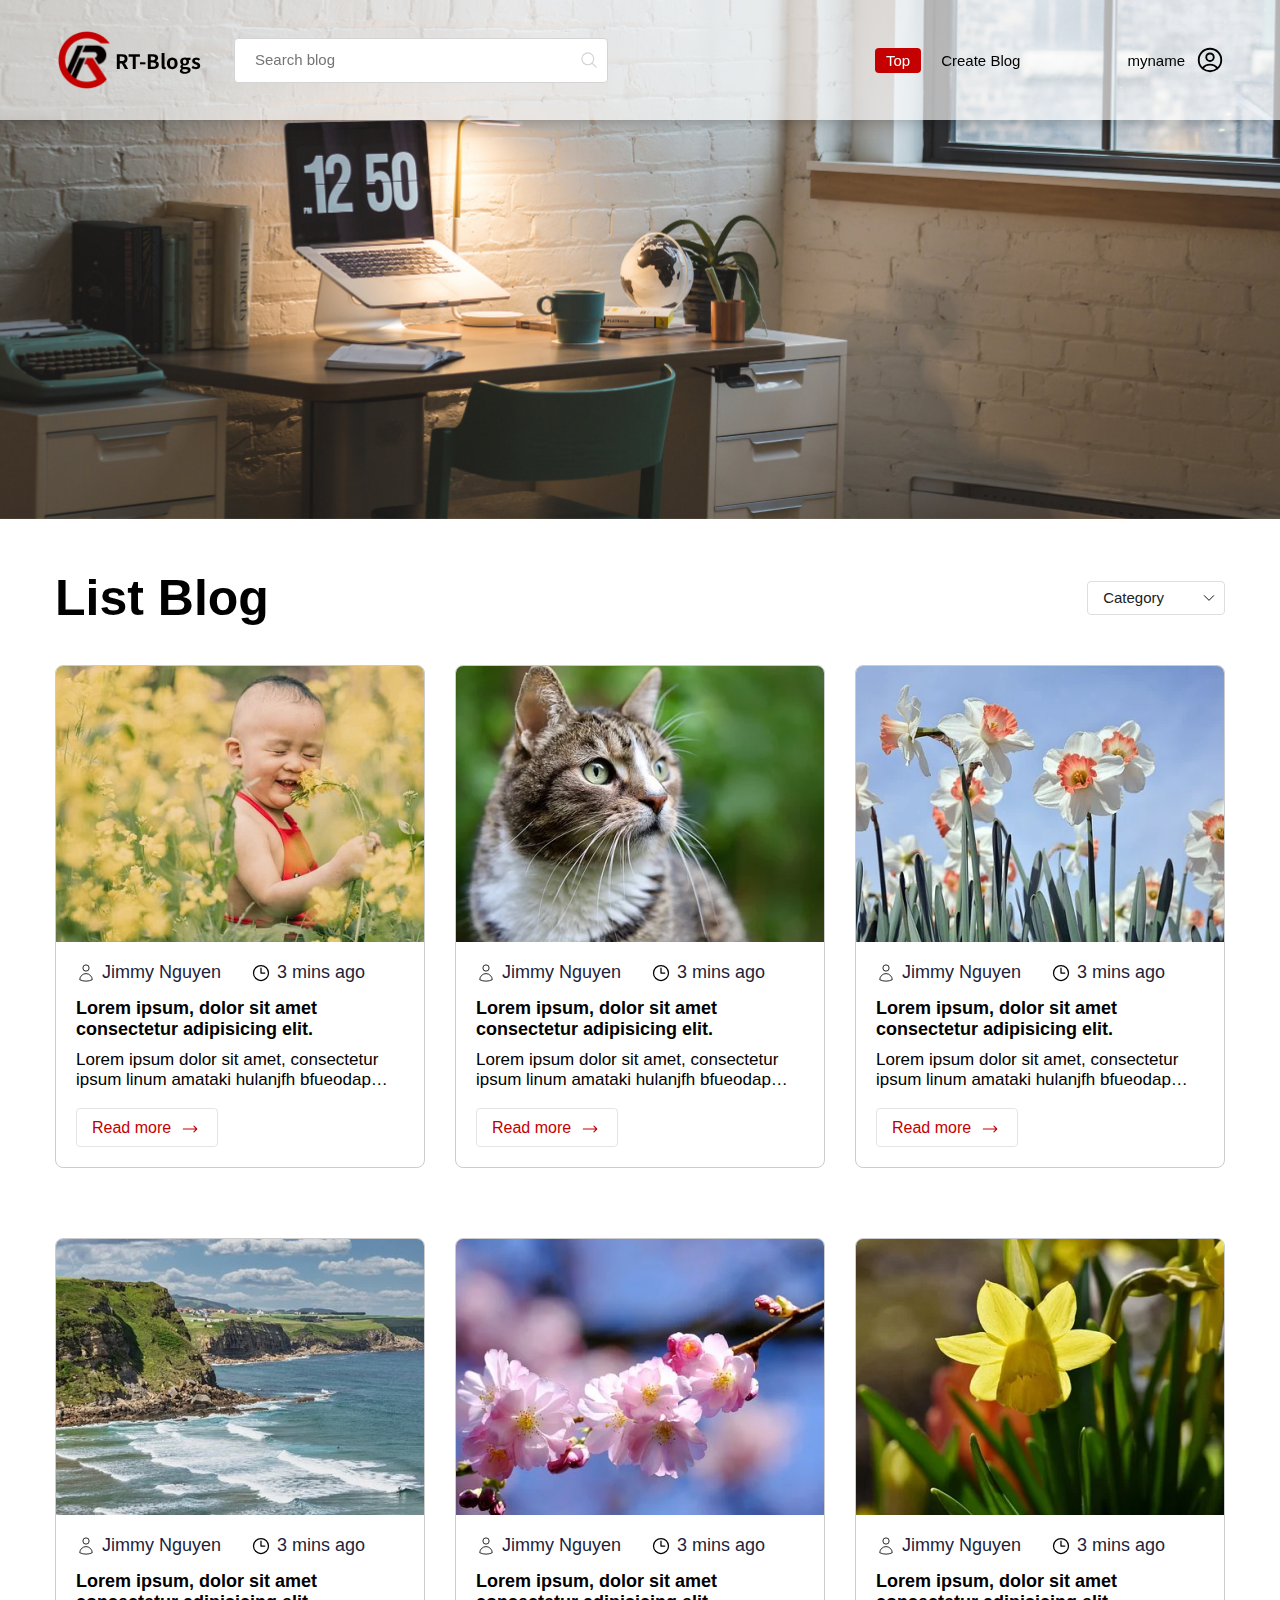
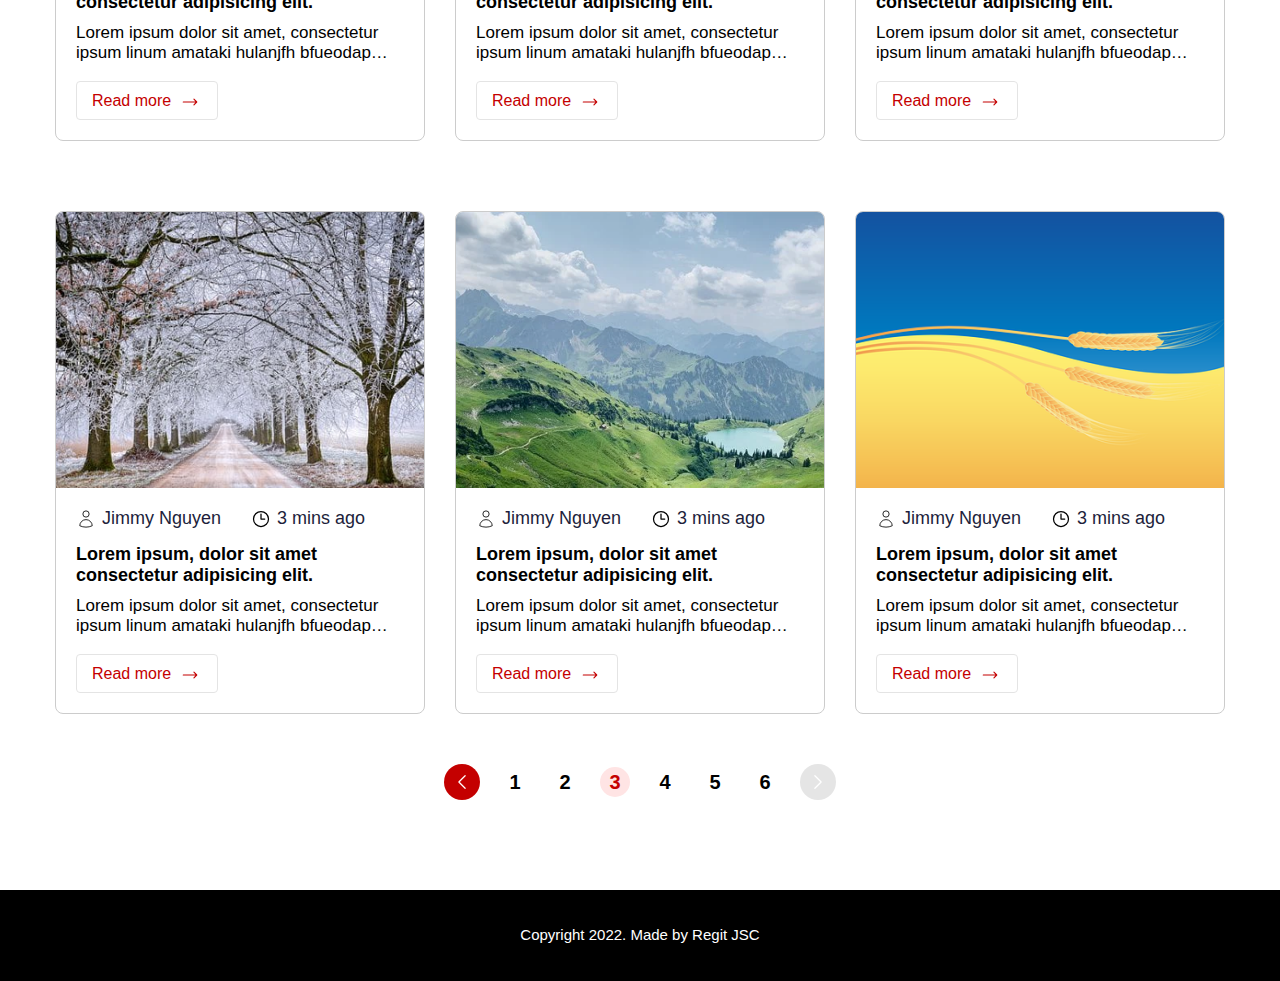
==== commit 6c8846ee: "fixbug/20232202_fixcss" ====
--- a/index.html
+++ b/index.html
@@ -88,15 +88,15 @@
                 <path stroke-linecap="round" stroke-linejoin="round" d="M3.75 6.75h16.5M3.75 12h16.5m-16.5 5.25h16.5" />
               </svg>
             </div>
-            <div class="header-menu-logoicon">
+            <div class="header-menu-logo-icon">
               <div class="header-menu-logo">
                 <img
                   src="./images/logo.png"
                   alt="header-logo"
-                  class="header-menu-imageicon"
+                  class="header-menu-image-icon"
                 />
               </div>
-              <p class="header-logo-namemenu">RT-Blogs</p>
+              <p class="header-logo-name-menu">RT-Blogs</p>
           </div>   
           <div class="header-menu-search">
             <svg xmlns="http://www.w3.org/2000/svg" fill="none" viewBox="0 0 24 24" stroke-width="1.5" stroke="currentColor" class="w-6 h-6">
--- a/css/style.css
+++ b/css/style.css
@@ -1,18 +1,6 @@
 @font-face {
   font-family: "SVN-Gilroy";
   src: url("../fonts/SVN-GilroyBold.eot");
-  src: url("../fonts/SVN-GilroyBold.eot?#iefix") format("embedded-opentype"), url("../fonts/SVN-GilroyBold.woff2") format("woff2"), url("../fonts/SVN-GilroyBold.woff") format("woff"), url("../fonts/SVN-GilroyBold.ttf") format("truetype"), url("../fonts/SVN-GilroyBold.svg#SVN-GilroyBold") format("svg");
-  font-weight: bold;
-  font-style: normal;
-  font-display: swap;
-}
-@font-face {
-  font-family: "SVN-Gilroy";
-  src: url("../fonts/SVN-GilroyLight.eot");
-  src: url("../fonts/SVN-GilroyLight.eot?#iefix") format("embedded-opentype"), url("../fonts/SVN-GilroyLight.woff2") format("woff2"), url("../fonts/SVN-GilroyLight.woff") format("woff"), url("../fonts/SVN-GilroyLight.ttf") format("truetype"), url("../fonts/SVN-GilroyLight.svg#SVN-GilroyLight") format("svg");
-  font-weight: 300;
-  font-style: normal;
-  font-display: swap;
 }
 * {
   margin: 0;
@@ -57,16 +45,13 @@
 .header {
   height: 519px;
   max-width: 100%;
-  background-image: url("../images/header-image.png");
-  background-repeat: no-repeat;
-  background-size: cover;
-  background-position: center;
+  background: center/cover no-repeat url("../images/header-image.png");
 }
 .header-container {
   background: rgba(255, 255, 255, 0.65);
   box-shadow: 0px 1px 14px rgba(0, 0, 0, 0.25);
   position: fixed;
-  top: -100%;
+  top: -50%;
   left: 0;
   right: 0;
   transition: top 0.5s linear;
@@ -75,8 +60,8 @@
 .header-nav {
   padding: 30px 0;
   display: flex;
-  justify-content: space-between;
-  align-items: center;
+  align-items: center;
+  justify-content: space-between;
 }
 .header-nav-logo {
   display: flex;
@@ -126,6 +111,7 @@
 .header-nav-top {
   display: flex;
   align-items: center;
+  justify-content: space-between;
   gap: 20px;
 }
 .header-nav-link {
@@ -143,6 +129,7 @@
 .header-signin {
   display: flex;
   align-items: center;
+  justify-content: space-between;
   gap: 10px;
 }
 .header-logo {
@@ -183,15 +170,16 @@
   height: 19px;
   color: #a7a7a7;
 }
-.header-menu-logoicon {
-  display: flex;
-  align-items: center;
-}
-.header-menu-imageicon {
+.header-menu-logo-icon {
+  display: flex;
+  align-items: center;
+  justify-content: space-between;
+}
+.header-menu-image-icon {
   width: 47px;
   height: 45px;
 }
-.header-logo-namemenu {
+.header-logo-name-menu {
   font-weight: 700;
   font-size: 20px;
   color: #000000;
@@ -223,8 +211,8 @@
 .blogpost-content {
   margin: 50px 0 38px;
   display: flex;
-  justify-content: space-between;
-  align-items: center;
+  align-items: center;
+  justify-content: space-between;
 }
 .blogpost-title {
   color: #000000;
@@ -263,8 +251,8 @@
   border-radius: 8px;
 }
 .blogpost-card-img {
+  width: 100%;
   height: 276px;
-  width: 100%;
   object-fit: cover;
 }
 .blogpost-card-content {
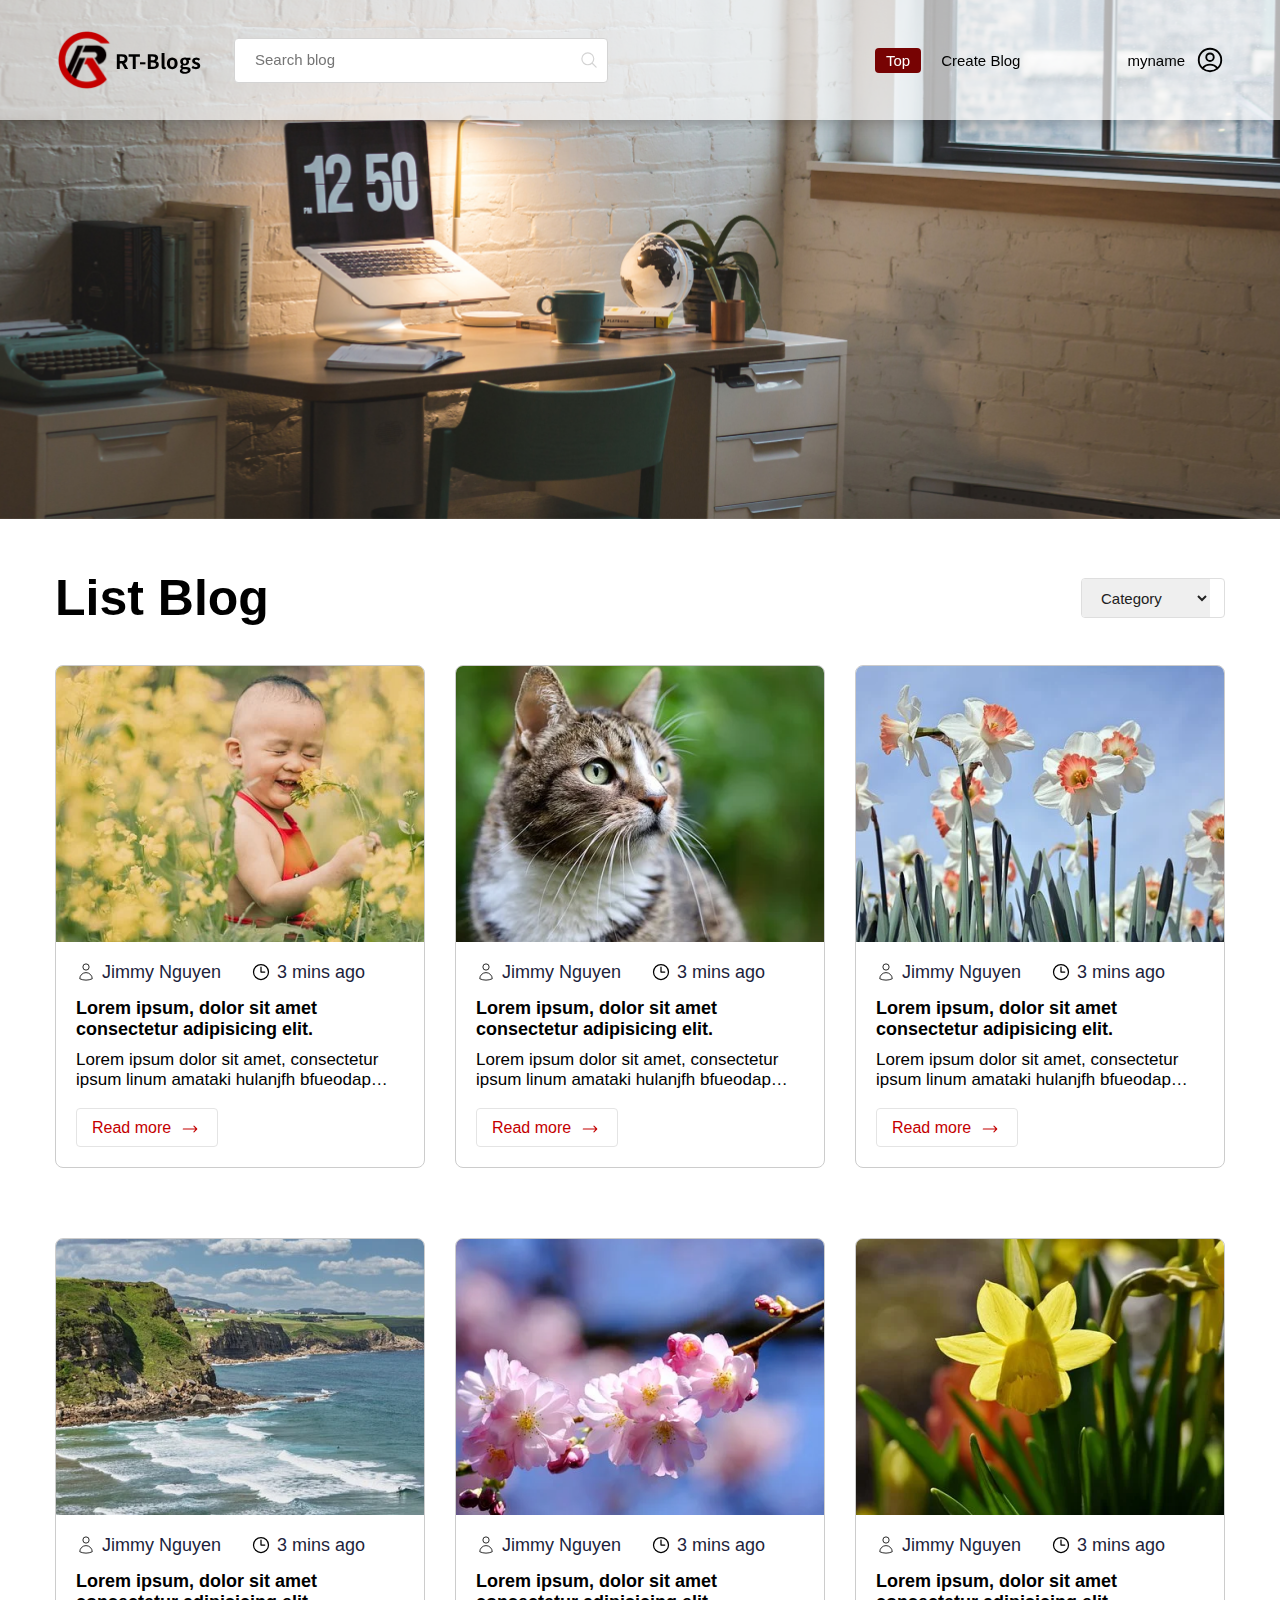
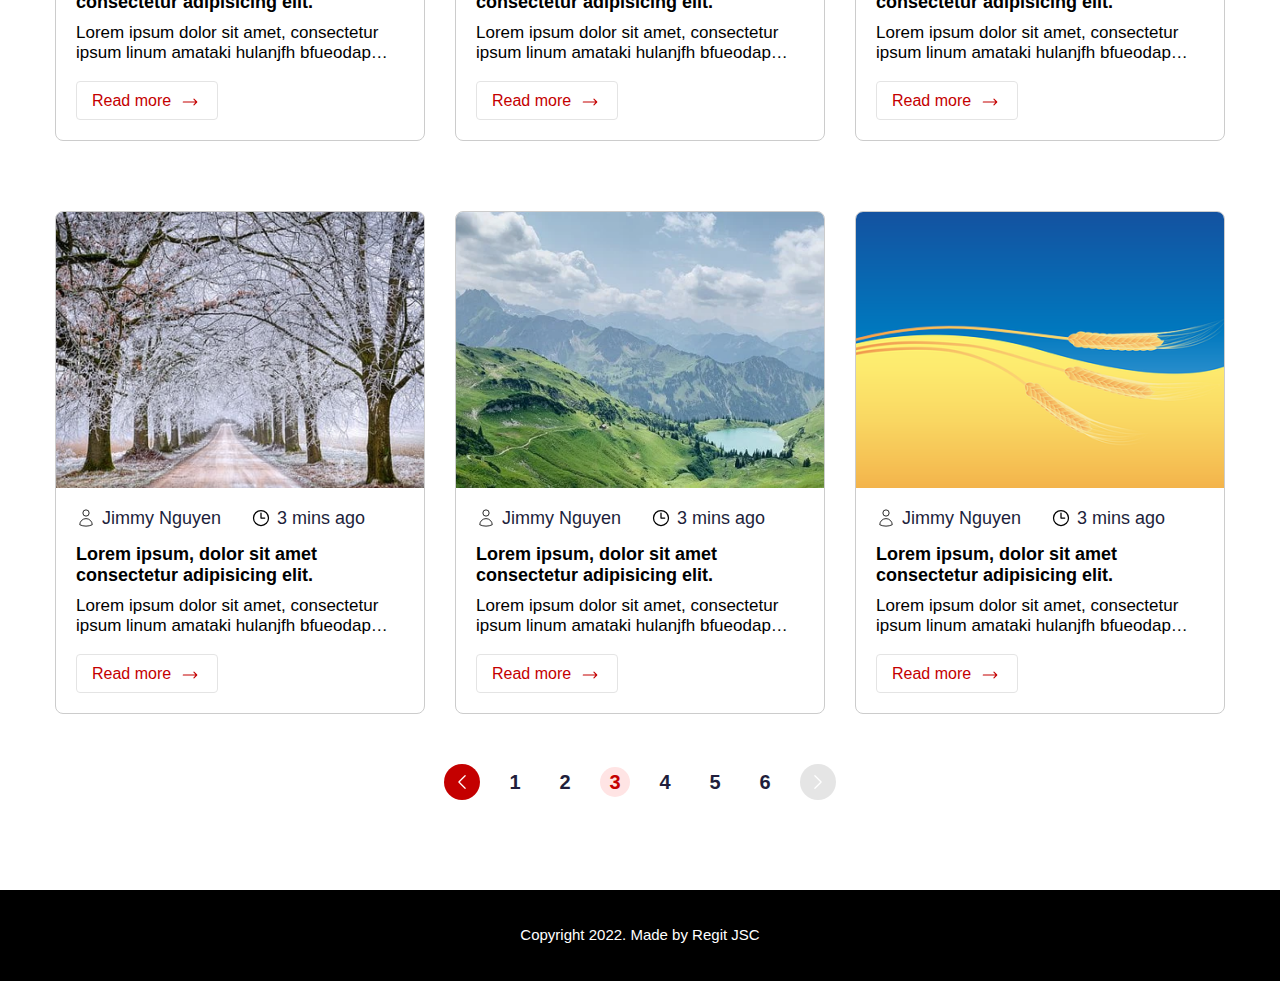
==== commit dcc8d93e: "feature/20232202_fixcss1510" ====
--- a/index.html
+++ b/index.html
@@ -110,24 +110,12 @@
         <div class="container">
           <div class="blogpost-content">
             <h1 class="blogpost-title">List Blog</h1>
-            <div class="blogpost-category">
-              <span class="blogpost-category-name">Category</span>
-              <div class="blogpost-category-icon">
-                <svg
-                  xmlns="http://www.w3.org/2000/svg"
-                  fill="none"
-                  viewBox="0 0 24 24"
-                  stroke-width="1.5"
-                  stroke="currentColor"
-                  class="w-6 h-6"
-                >
-                  <path
-                    stroke-linecap="round"
-                    stroke-linejoin="round"
-                    d="M19.5 8.25l-7.5 7.5-7.5-7.5"
-                  />
-                </svg>
-              </div>
+            <div class="blogpost-box">
+              <select  class="blogpost-category">
+                <option value="">Category</option>
+                <option value="">Category 1</option>
+                <option value="">Category 2</option>
+              </select>
             </div>
           </div>
           <div class="blogpost-card-list">
--- a/css/style.css
+++ b/css/style.css
@@ -27,7 +27,8 @@
 }
 
 input,
-button {
+button,
+select {
   outline: none;
 }
 
@@ -58,10 +59,10 @@
   z-index: 10;
 }
 .header-nav {
+  display: flex;
+  align-items: center;
+  justify-content: space-between;
   padding: 30px 0;
-  display: flex;
-  align-items: center;
-  justify-content: space-between;
 }
 .header-nav-logo {
   display: flex;
@@ -84,9 +85,9 @@
   position: relative;
 }
 .header-search {
-  border: 1px solid #d4d4d4;
   width: 100%;
   height: 100%;
+  border: 1px solid #d4d4d4;
   border-radius: 4px;
   padding: 11px 50px 13px 20px;
   font-size: 15px;
@@ -119,7 +120,7 @@
   font-weight: 500;
   font-size: 15px;
   padding: 4px 11px;
-  background-color: #c40000;
+  background-color: #770303;
   border-radius: 4px;
 }
 .header-create-blog, .header-signin-name {
@@ -187,13 +188,9 @@
 
 .sticky {
   top: 0;
-  background-color: #ffffff;
 }
 .sticky-active {
   top: 0;
-}
-.sticky .header-nav {
-  padding: 10px 0;
 }
 
 .blogpost-card-icon {
@@ -204,39 +201,33 @@
   width: 18px;
   height: 8px;
 }
-.blogpost-category-icon {
-  width: 15px;
-  height: 15px;
-}
 .blogpost-content {
+  display: flex;
+  align-items: center;
+  justify-content: space-between;
   margin: 50px 0 38px;
-  display: flex;
-  align-items: center;
-  justify-content: space-between;
 }
 .blogpost-title {
   color: #000000;
   font-weight: 700;
   font-size: 50px;
 }
+.blogpost-box {
+  width: 144px;
+  height: 40px;
+  border-radius: 4px;
+  border: 1px solid #dedede;
+  overflow: hidden;
+}
 .blogpost-category {
-  padding: 7px 60px 7px 15px;
-  border: 1px solid #dedede;
-  border-radius: 4px;
-  position: relative;
+  width: 90%;
+  height: 100%;
   cursor: pointer;
-}
-.blogpost-category-name {
+  padding: 0 15px;
+  border: none;
   font-weight: 500;
   color: #212121;
   font-size: 15px;
-}
-.blogpost-category-icon {
-  position: absolute;
-  right: 0;
-  top: 50%;
-  bottom: 50%;
-  transform: translate(-50%, -50%);
 }
 .blogpost-card-list {
   display: grid;
@@ -266,7 +257,6 @@
 }
 .blogpost-card-group {
   display: flex;
-  align-items: center;
   gap: 6px;
 }
 .blogpost-card-author {
@@ -354,7 +344,10 @@
   justify-content: center;
   padding: 15px;
   border-radius: 50%;
-  color: #000000;
+  color: #211e3b;
+  font-family: "SVN-Gilroy", sans-serif;
+  font-weight: 700;
+  font-size: 20px;
 }
 .session-link:hover {
   color: #c40000;
